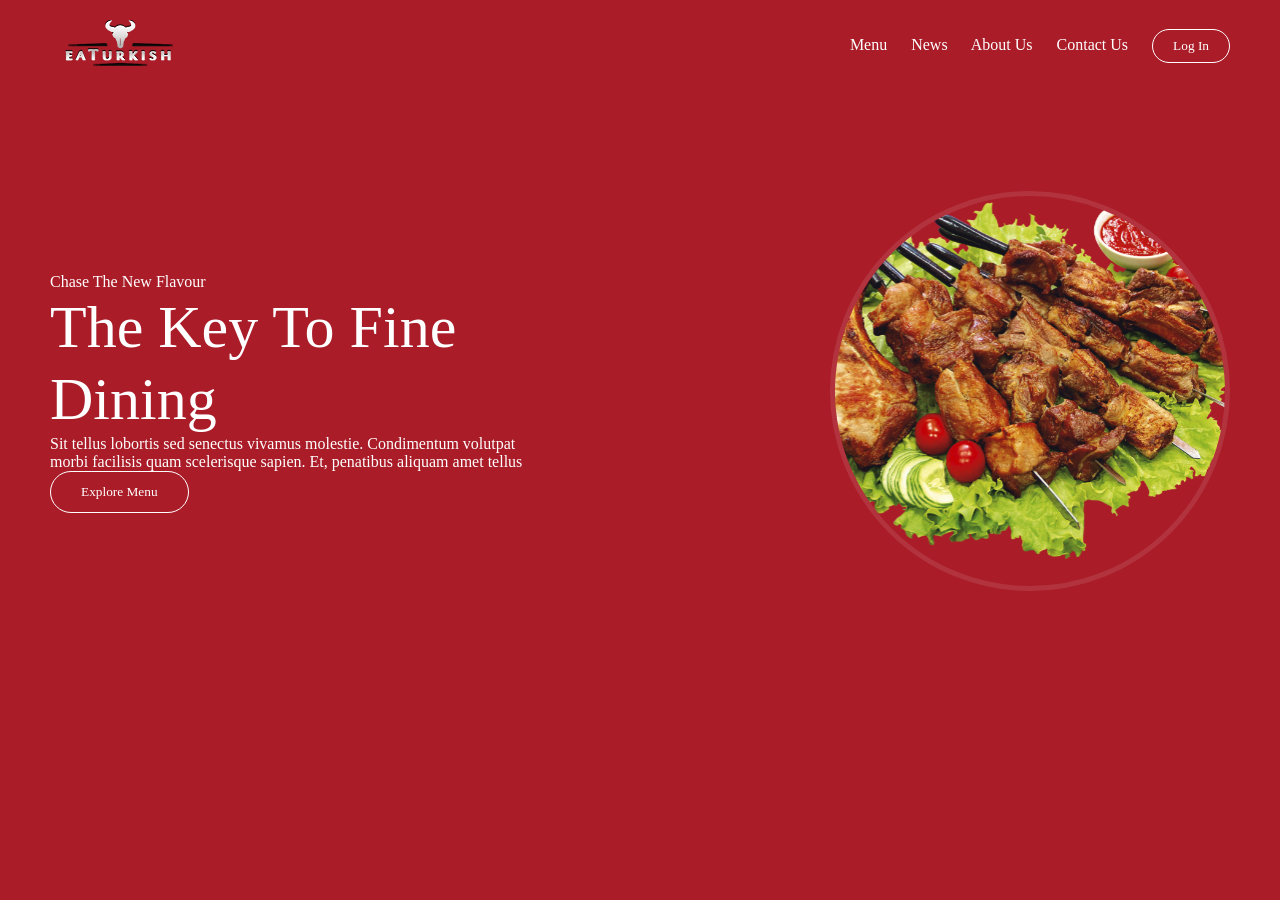
==== index.html @ a0725088 "jasur gey" ====
<!DOCTYPE html>
<html lang="ru">
<head>
    <link rel="stylesheet" href="main.css">
    <link rel="preconnect" href="https://fonts.googleapis.com">
<link rel="preconnect" href="https://fonts.gstatic.com" crossorigin>
<link href="https://fonts.googleapis.com/css2?family=Archivo+Black&family=Bungee&family=Fjalla+One&family=Montenegrin+Gothic+One&display=swap" rel="stylesheet">
</head>
<body>
    <header>
        <div class="logo"><img src="logo.svg" alt="EATURKISH"></div>
        <nav>
            <a href="#">Menu</a>
            <a href="#">News</a>
            <a href="#">About Us</a>
            <a href="#">Contact Us</a>
            <button class="login-btn">Log In</button>
        </nav>
    </header>

    <main class="hero">
        <div class="content">
            <p class="tag">Chase The New Flavour</p>
            <h1>The Key To Fine Dining</h1>
            <p class="description">Sit tellus lobortis sed senectus vivamus molestie. Condimentum volutpat morbi facilisis quam scelerisque sapien. Et, penatibus aliquam amet tellus</p>
            <button class="explore-btn">Explore Menu</button>
        </div>
        <div class="image-container">
            
            <img src="klipartz 2.svg" alt="Fine Dining">
        </div>
    </main>
</body>
</html>
---- main.css ----
* {
    margin: 0;
    padding: 0;
    box-sizing: border-box;
    font-family: "Montenegrin Gothic One", serif;
    font-weight: 400;
    font-style: normal;
    gap: 20px;
}

body {
    margin: 0;
    font-family: sans-serif;
    background-color: #a91c28;
    color: white;
}

header {
    display: flex;
    justify-content: space-between;
    padding: 20px 50px;
    align-items: center;
}

nav a {
    color: white;
    text-decoration: none;
    margin-right: 20px;
}

.login-btn {
    background: transparent;
    border: 1px solid white;
    color: white;
    padding: 8px 20px;
    border-radius: 20px;
    cursor: pointer;
}

.hero {
    display: flex;
    justify-content: space-between;
    align-items: center;
    padding: 50px;
    margin-top: 50px;
}

.content {
    max-width: 500px;
}

h1 {
    font-size: 60px;
    line-height: 1.2;
}

.explore-btn {
    background: transparent;
    border: 1px solid white;
    color: white;
    padding: 12px 30px;
    border-radius: 140px;
    cursor: pointer;
}

.image-container img {
    width: 400px;
    height: 400px;
    border-radius: 50%;
    object-fit: cover;
    border: 5px solid rgba(255, 255, 255, 0.1);
}
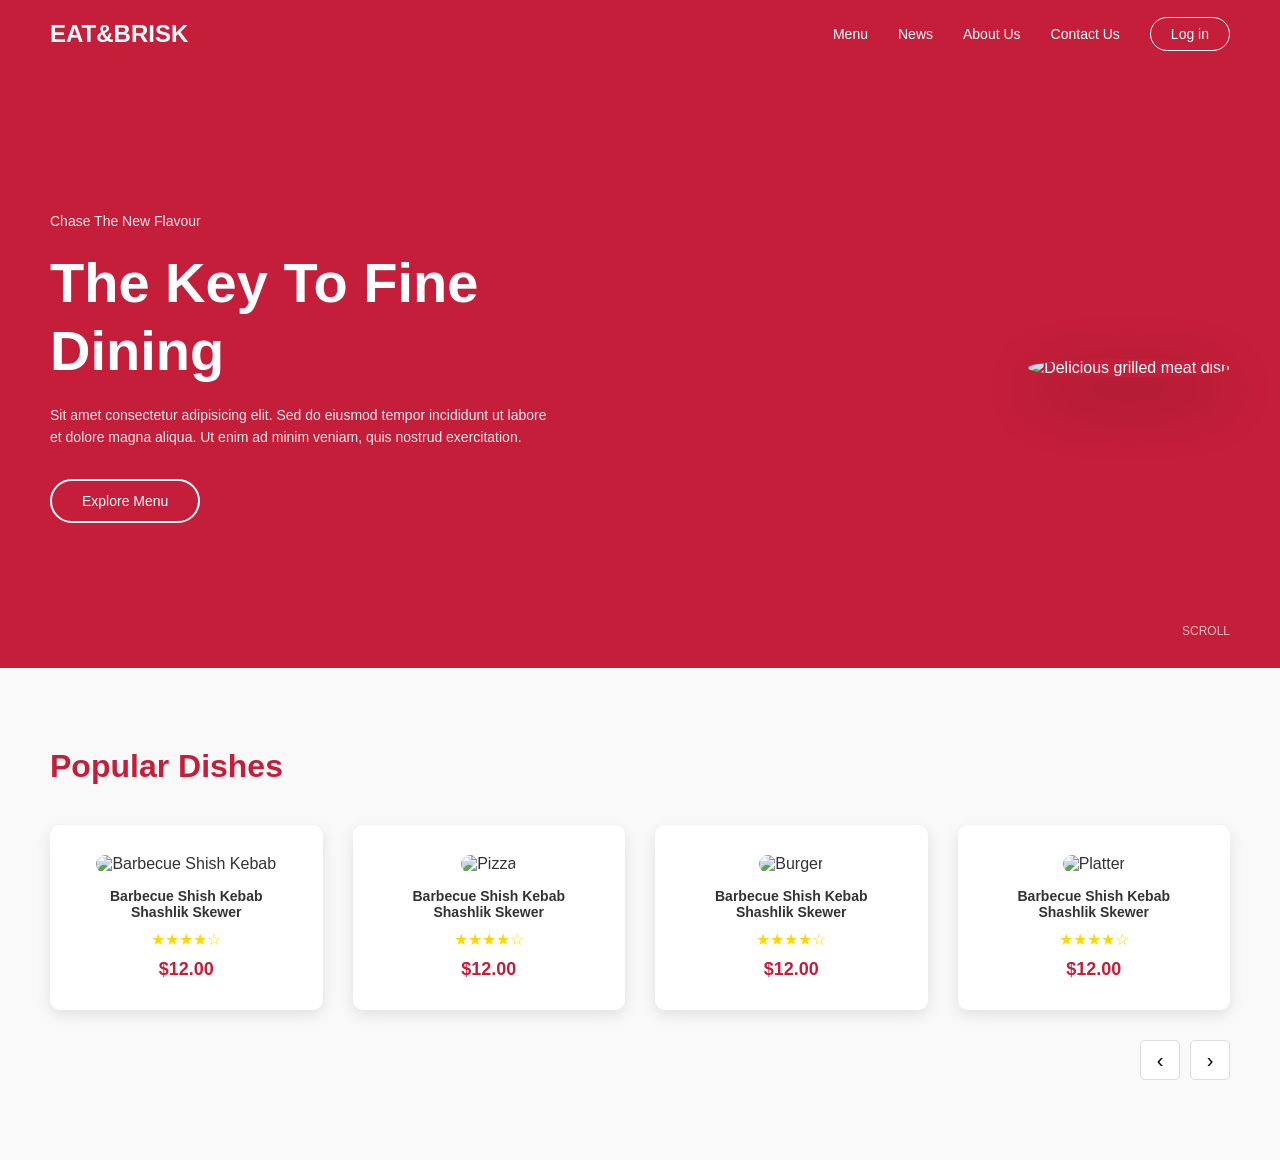
==== commit 8fc02f09: "jsur" ====
--- a/index.html
+++ b/index.html
@@ -1,34 +1,74 @@
 <!DOCTYPE html>
-<html lang="ru">
+<html lang="en">
 <head>
-    <link rel="stylesheet" href="main.css">
-    <link rel="preconnect" href="https://fonts.googleapis.com">
-<link rel="preconnect" href="https://fonts.gstatic.com" crossorigin>
-<link href="https://fonts.googleapis.com/css2?family=Archivo+Black&family=Bungee&family=Fjalla+One&family=Montenegrin+Gothic+One&display=swap" rel="stylesheet">
+    <meta charset="UTF-8">
+    <meta name="viewport" content="width=device-width, initial-scale=1.0">
+    <title>Eat & Brisk - Fine Dining</title>
+    <link rel="stylesheet" href="style.css">
 </head>
 <body>
     <header>
-        <div class="logo"><img src="logo.svg" alt="EATURKISH"></div>
-        <nav>
-            <a href="#">Menu</a>
-            <a href="#">News</a>
-            <a href="#">About Us</a>
-            <a href="#">Contact Us</a>
-            <button class="login-btn">Log In</button>
+        <nav class="navbar">
+            <div class="logo">EAT&BRISK</div>
+            <ul class="nav-menu">
+                <li><a href="#">Menu</a></li>
+                <li><a href="#">News</a></li>
+                <li><a href="#">About Us</a></li>
+                <li><a href="#">Contact Us</a></li>
+                <li><a href="#" class="login-btn">Log in</a></li>
+            </ul>
         </nav>
     </header>
 
-    <main class="hero">
-        <div class="content">
-            <p class="tag">Chase The New Flavour</p>
+    <section class="hero">
+        <div class="hero-content">
+            <p class="tagline">Chase The New Flavour</p>
             <h1>The Key To Fine Dining</h1>
-            <p class="description">Sit tellus lobortis sed senectus vivamus molestie. Condimentum volutpat morbi facilisis quam scelerisque sapien. Et, penatibus aliquam amet tellus</p>
-            <button class="explore-btn">Explore Menu</button>
+            <p class="description">Sit amet consectetur adipisicing elit. Sed do eiusmod tempor incididunt ut labore et dolore magna aliqua. Ut enim ad minim veniam, quis nostrud exercitation.</p>
+            <button class="cta-btn">Explore Menu</button>
         </div>
-        <div class="image-container">
-            
-            <img src="klipartz 2.svg" alt="Fine Dining">
+        <div class="hero-image">
+            <img src="hero-food.jpg" alt="Delicious grilled meat dish">
         </div>
-    </main>
+        <div class="scroll-indicator">
+            <span>SCROLL</span>
+        </div>
+    </section>
+
+    <section class="popular-dishes">
+        <div class="container">
+            <h2>Popular Dishes</h2>
+            <div class="dishes-grid">
+                <div class="dish-card">
+                    <img src="dish1.jpg" alt="Barbecue Shish Kebab">
+                    <h3>Barbecue Shish Kebab Shashlik Skewer</h3>
+                    <div class="rating">★★★★☆</div>
+                    <p class="price">$12.00</p>
+                </div>
+                <div class="dish-card">
+                    <img src="dish2.jpg" alt="Pizza">
+                    <h3>Barbecue Shish Kebab Shashlik Skewer</h3>
+                    <div class="rating">★★★★☆</div>
+                    <p class="price">$12.00</p>
+                </div>
+                <div class="dish-card">
+                    <img src="dish3.jpg" alt="Burger">
+                    <h3>Barbecue Shish Kebab Shashlik Skewer</h3>
+                    <div class="rating">★★★★☆</div>
+                    <p class="price">$12.00</p>
+                </div>
+                <div class="dish-card">
+                    <img src="dish4.jpg" alt="Platter">
+                    <h3>Barbecue Shish Kebab Shashlik Skewer</h3>
+                    <div class="rating">★★★★☆</div>
+                    <p class="price">$12.00</p>
+                </div>
+            </div>
+            <div class="navigation-arrows">
+                <button class="arrow left">‹</button>
+                <button class="arrow right">›</button>
+            </div>
+        </div>
+    </section>
 </body>
 </html>
--- a/style.css
+++ b/style.css
@@ -0,0 +1,207 @@
+* {
+    margin: 0;
+    padding: 0;
+    box-sizing: border-box;
+}
+
+body {
+    font-family: 'Arial', sans-serif;
+    color: #333;
+}
+
+.navbar {
+    display: flex;
+    justify-content: space-between;
+    align-items: center;
+    padding: 20px 50px;
+    background-color: #C41E3A;
+}
+
+.logo {
+    color: white;
+    font-size: 24px;
+    font-weight: bold;
+}
+
+.nav-menu {
+    display: flex;
+    list-style: none;
+    gap: 30px;
+    align-items: center;
+}
+
+.nav-menu a {
+    color: white;
+    text-decoration: none;
+    font-size: 14px;
+}
+
+.login-btn {
+    border: 1px solid white;
+    padding: 8px 20px;
+    border-radius: 20px;
+}
+
+.hero {
+    background-color: #C41E3A;
+    min-height: 600px;
+    display: flex;
+    align-items: center;
+    justify-content: space-between;
+    padding: 80px 50px;
+    position: relative;
+    color: white;
+}
+
+.hero-content {
+    max-width: 500px;
+}
+
+.tagline {
+    font-size: 14px;
+    margin-bottom: 20px;
+    opacity: 0.9;
+}
+
+.hero h1 {
+    font-size: 56px;
+    line-height: 1.2;
+    margin-bottom: 20px;
+}
+
+.description {
+    font-size: 14px;
+    line-height: 1.6;
+    margin-bottom: 30px;
+    opacity: 0.9;
+}
+
+.cta-btn {
+    background-color: transparent;
+    border: 2px solid white;
+    color: white;
+    padding: 12px 30px;
+    border-radius: 25px;
+    cursor: pointer;
+    font-size: 14px;
+    transition: all 0.3s;
+}
+
+.cta-btn:hover {
+    background-color: white;
+    color: #C41E3A;
+}
+
+.hero-image img {
+    max-width: 500px;
+    border-radius: 50%;
+    box-shadow: 0 20px 60px rgba(0,0,0,0.3);
+}
+
+.scroll-indicator {
+    position: absolute;
+    bottom: 30px;
+    right: 50px;
+    font-size: 12px;
+    opacity: 0.7;
+}
+
+.popular-dishes {
+    padding: 80px 50px;
+    background-color: #f9f9f9;
+}
+
+.container {
+    max-width: 1200px;
+    margin: 0 auto;
+}
+
+.popular-dishes h2 {
+    font-size: 32px;
+    margin-bottom: 40px;
+    color: #C41E3A;
+}
+
+.dishes-grid {
+    display: grid;
+    grid-template-columns: repeat(4, 1fr);
+    gap: 30px;
+}
+
+.dish-card {
+    background: white;
+    padding: 30px;
+    border-radius: 10px;
+    text-align: center;
+    box-shadow: 0 5px 15px rgba(0,0,0,0.1);
+    transition: transform 0.3s;
+}
+
+.dish-card:hover {
+    transform: translateY(-5px);
+}
+
+.dish-card img {
+    width: 100%;
+    height: 150px;
+    object-fit: cover;
+    border-radius: 10px;
+    margin-bottom: 15px;
+}
+
+.dish-card h3 {
+    font-size: 14px;
+    margin-bottom: 10px;
+    color: #333;
+}
+
+.rating {
+    color: #FFD700;
+    margin-bottom: 10px;
+    font-size: 16px;
+}
+
+.price {
+    color: #C41E3A;
+    font-size: 18px;
+    font-weight: bold;
+}
+
+.navigation-arrows {
+    display: flex;
+    justify-content: flex-end;
+    gap: 10px;
+    margin-top: 30px;
+}
+
+.arrow {
+    background: white;
+    border: 1px solid #ddd;
+    width: 40px;
+    height: 40px;
+    border-radius: 5px;
+    cursor: pointer;
+    font-size: 20px;
+    transition: all 0.3s;
+}
+
+.arrow:hover {
+    background: #C41E3A;
+    color: white;
+    border-color: #C41E3A;
+}
+
+@media (max-width: 768px) {
+    .hero {
+        flex-direction: column;
+        text-align: center;
+    }
+    
+    .hero h1 {
+        font-size: 36px;
+    }
+    
+    .dishes-grid {
+        grid-template-columns: repeat(2, 1fr);
+    }
+}
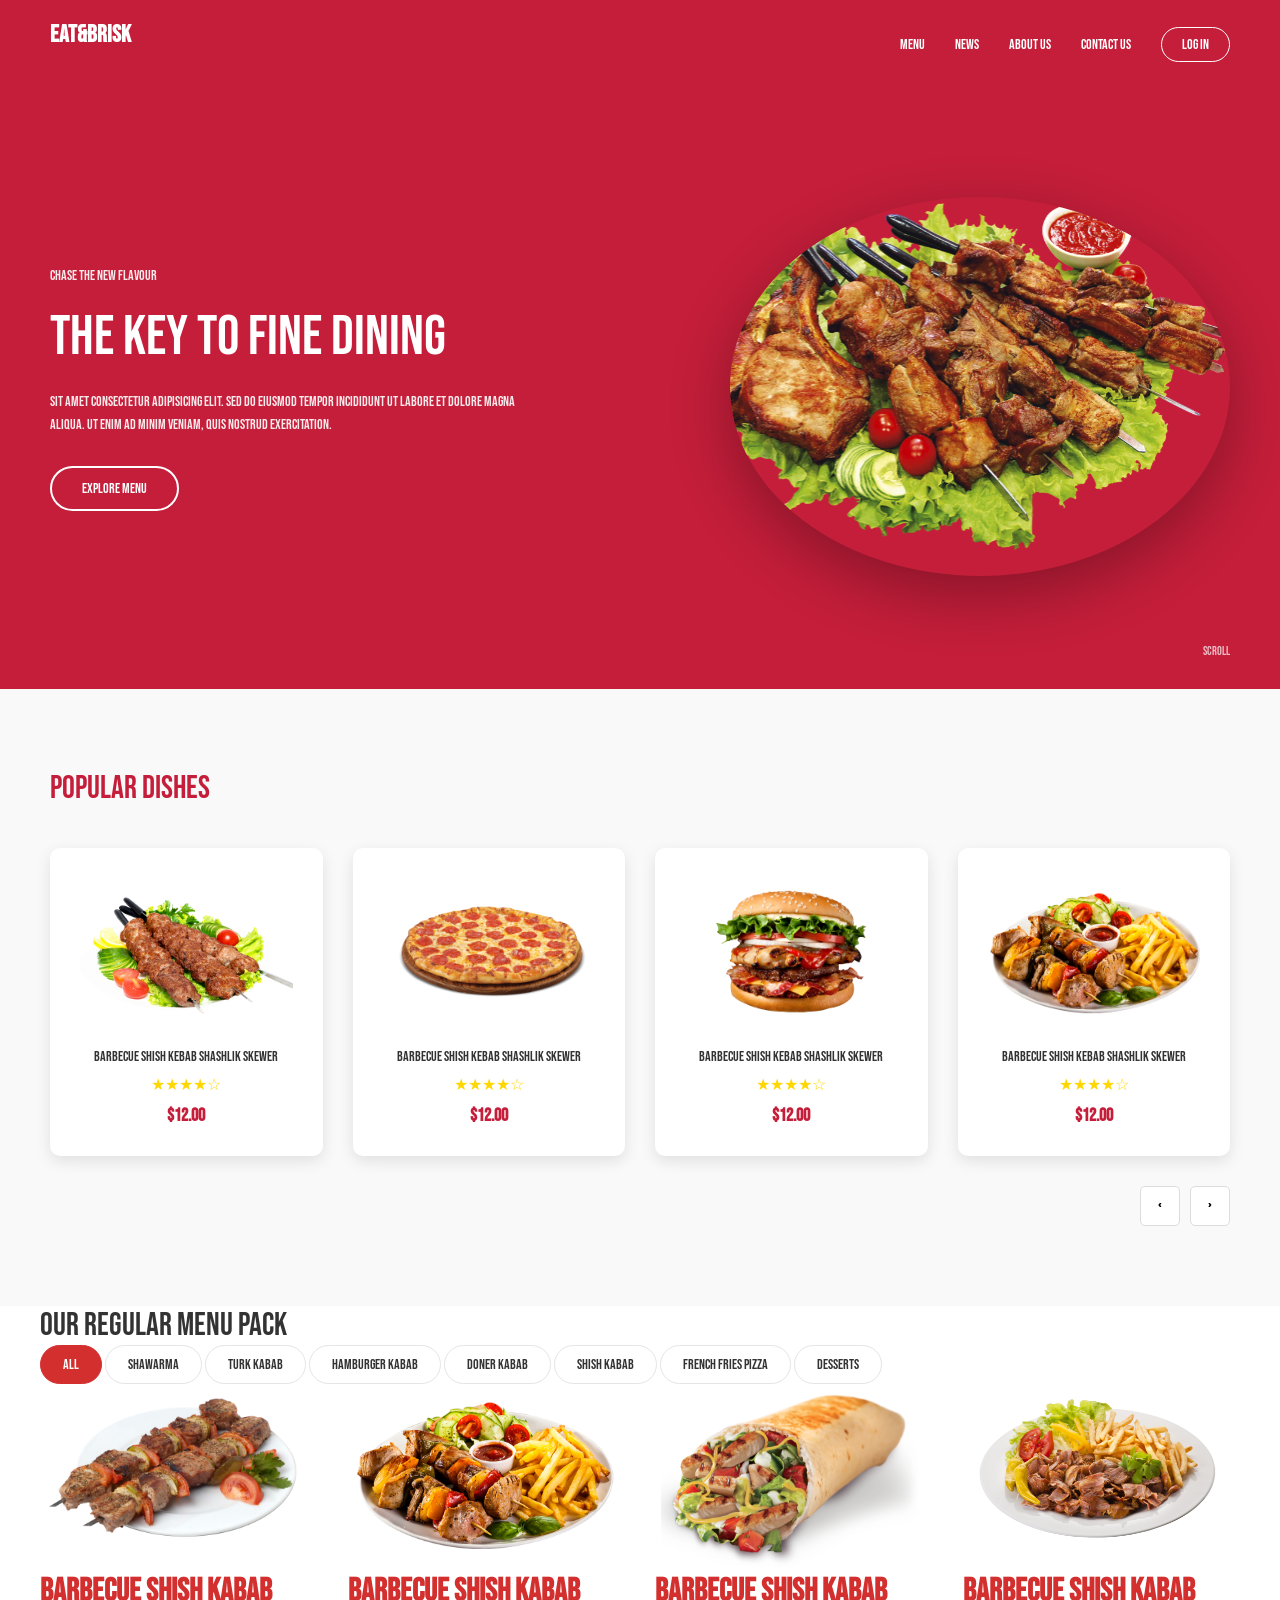
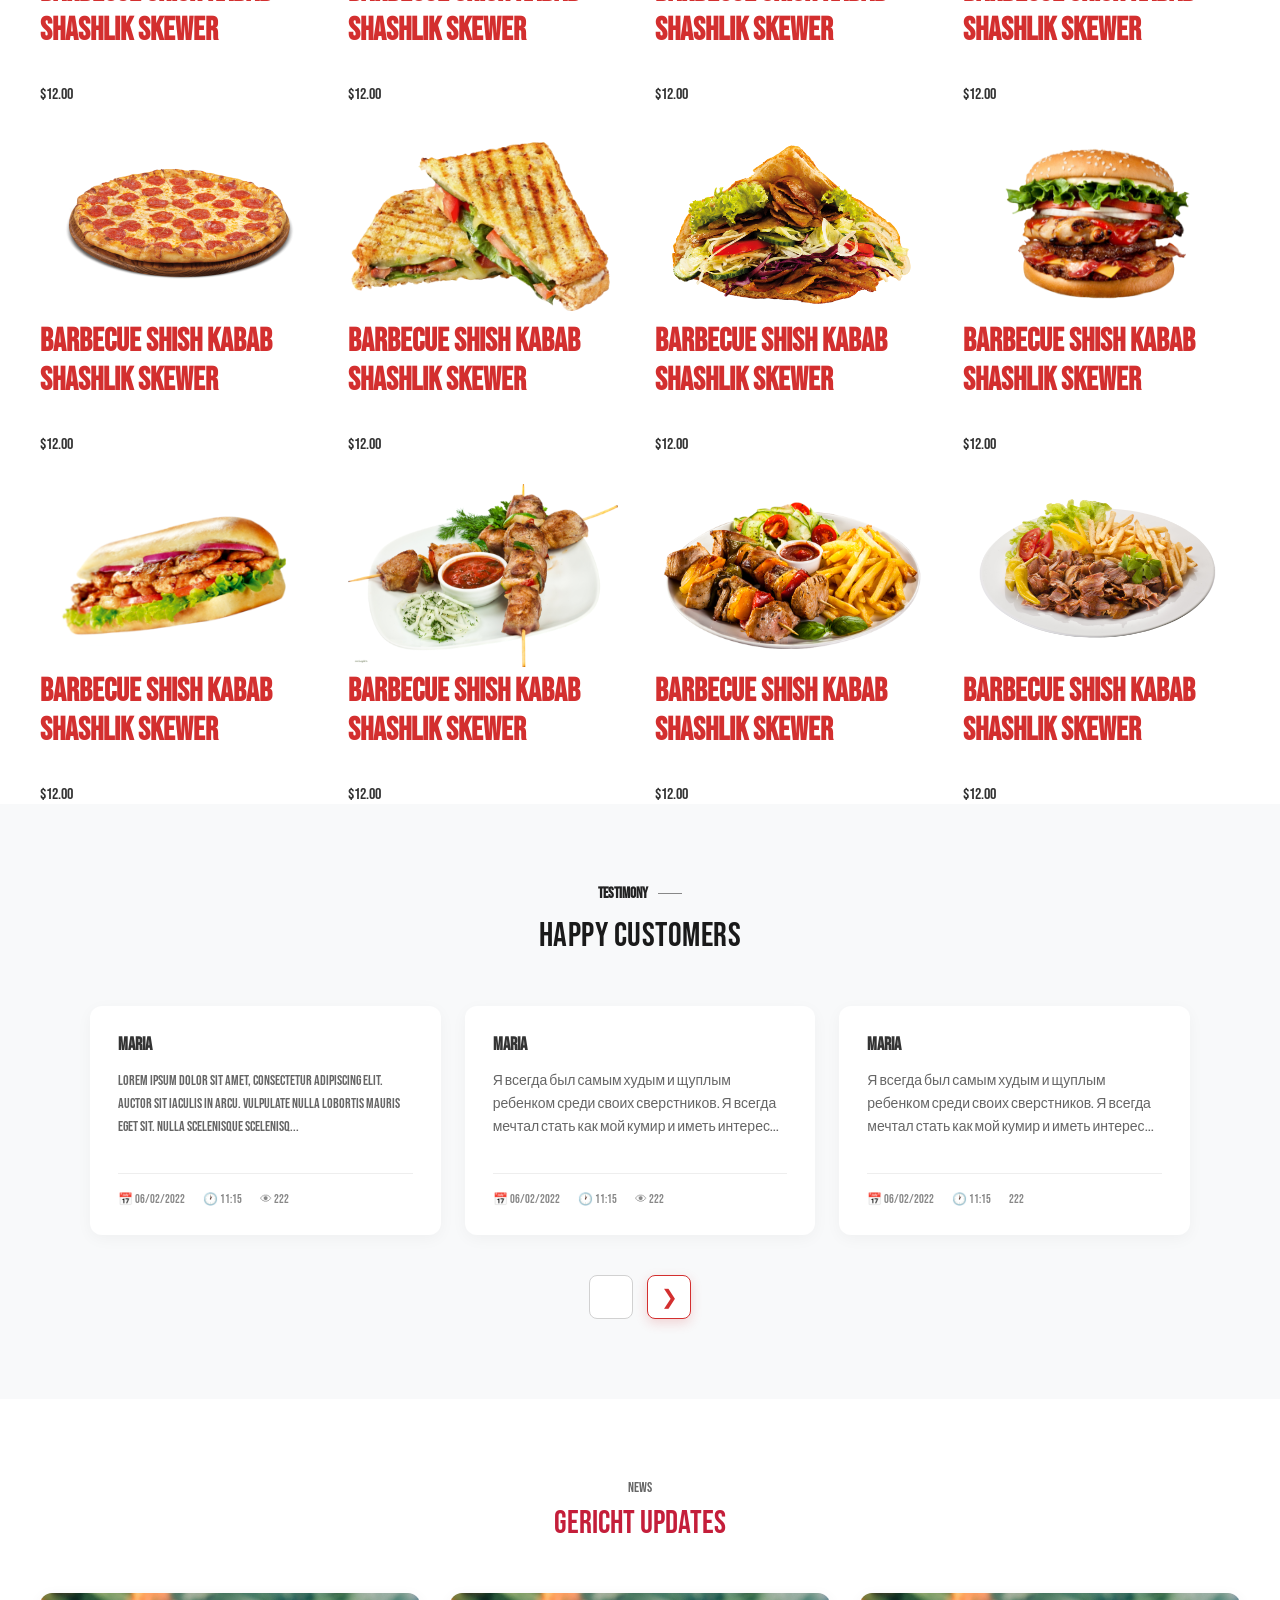
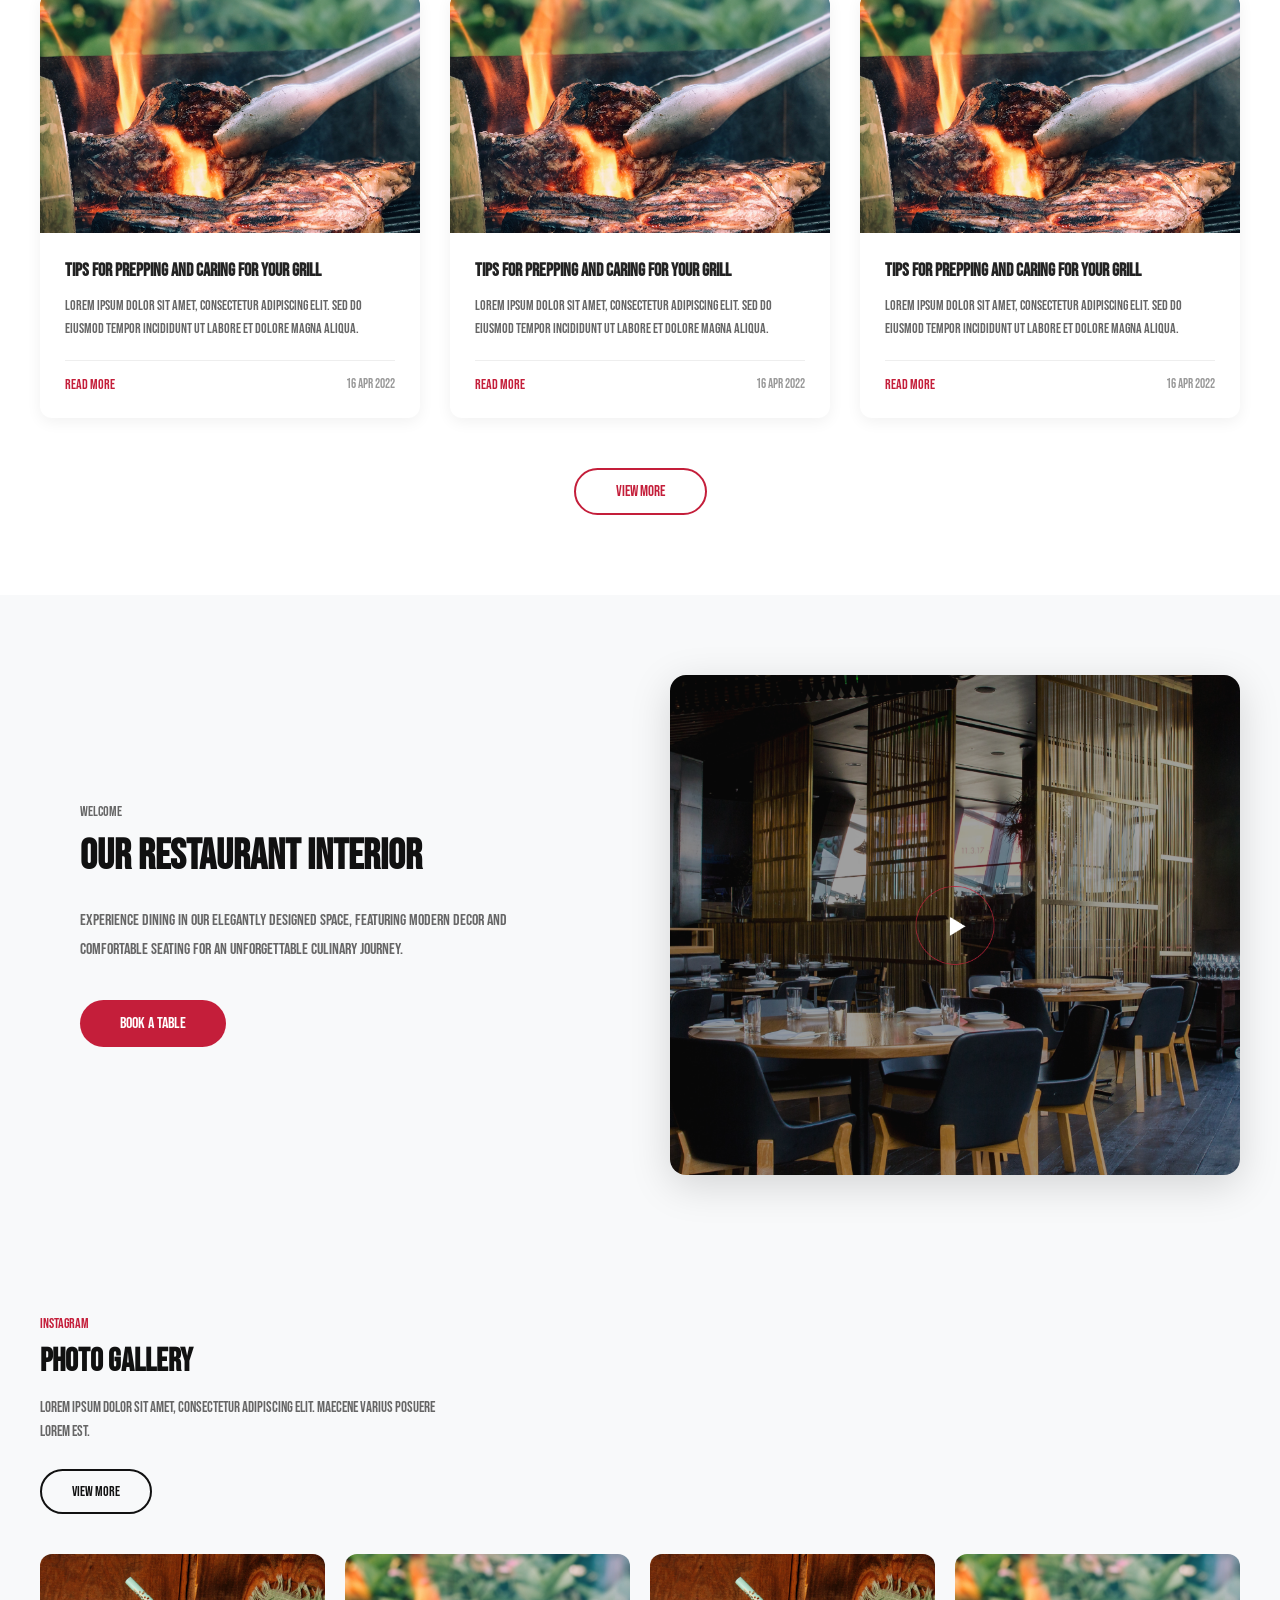
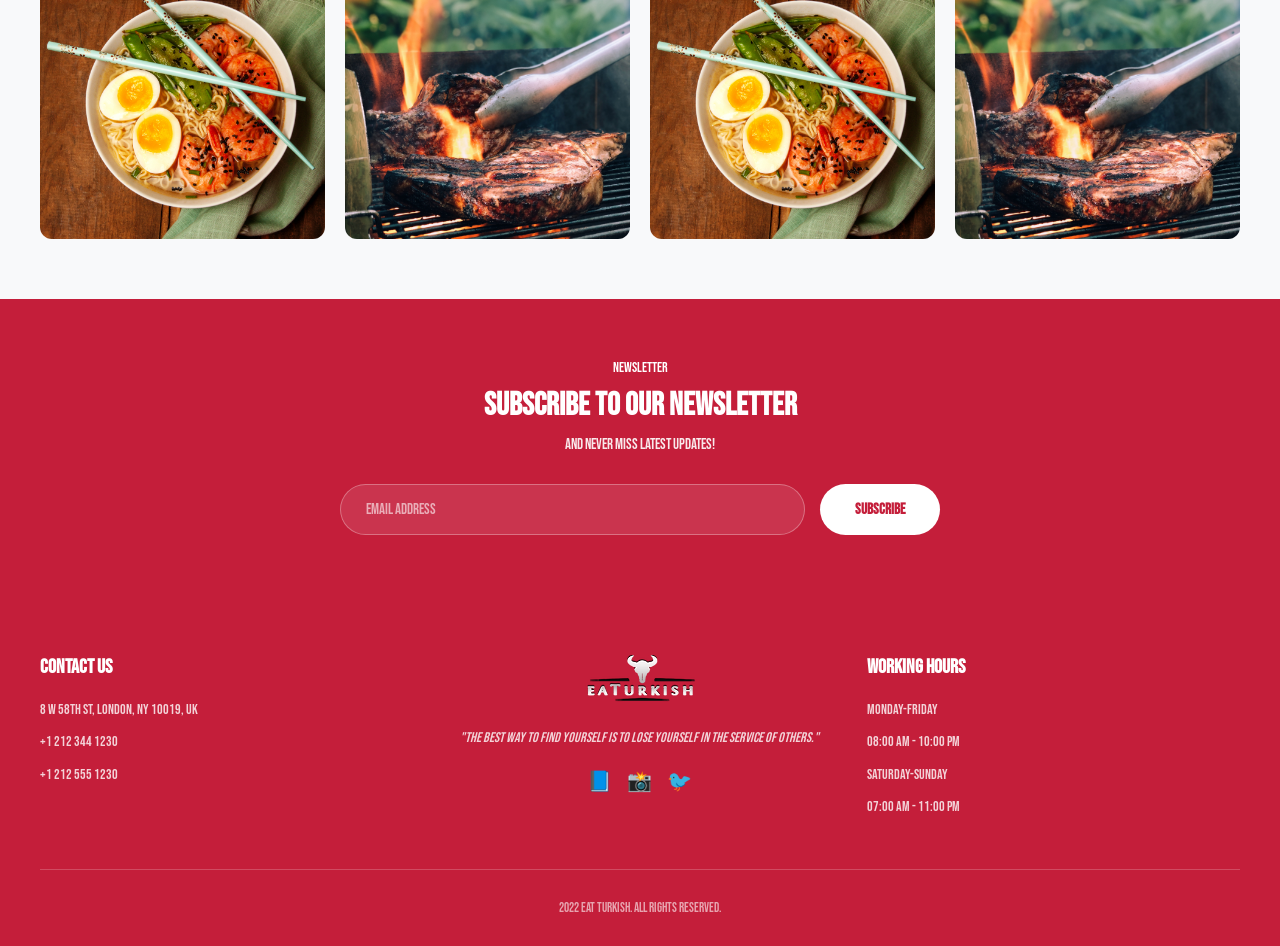
==== commit 823223e2: "jasik" ====
--- a/index.html
+++ b/index.html
@@ -5,6 +5,9 @@
     <meta name="viewport" content="width=device-width, initial-scale=1.0">
     <title>Eat & Brisk - Fine Dining</title>
     <link rel="stylesheet" href="style.css">
+    <link rel="preconnect" href="https://fonts.googleapis.com">
+<link rel="preconnect" href="https://fonts.gstatic.com" crossorigin>
+<link href="https://fonts.googleapis.com/css2?family=Archivo+Black&family=Bebas+Neue&family=Bungee&family=Fjalla+One&family=Montenegrin+Gothic+One&display=swap" rel="stylesheet">
 </head>
 <body>
     <header>
@@ -28,7 +31,7 @@
             <button class="cta-btn">Explore Menu</button>
         </div>
         <div class="hero-image">
-            <img src="hero-food.jpg" alt="Delicious grilled meat dish">
+            <img src="./img/klipartz 2.svg" alt="Delicious grilled meat dish">
         </div>
         <div class="scroll-indicator">
             <span>SCROLL</span>
@@ -40,25 +43,25 @@
             <h2>Popular Dishes</h2>
             <div class="dishes-grid">
                 <div class="dish-card">
-                    <img src="dish1.jpg" alt="Barbecue Shish Kebab">
+                    <img src="./img/klipartz 1.svg" alt="Barbecue Shish Kebab">
                     <h3>Barbecue Shish Kebab Shashlik Skewer</h3>
                     <div class="rating">★★★★☆</div>
                     <p class="price">$12.00</p>
                 </div>
                 <div class="dish-card">
-                    <img src="dish2.jpg" alt="Pizza">
+                    <img src="./img/klipartz 1 (1).svg" alt="Pizza">
                     <h3>Barbecue Shish Kebab Shashlik Skewer</h3>
                     <div class="rating">★★★★☆</div>
                     <p class="price">$12.00</p>
                 </div>
                 <div class="dish-card">
-                    <img src="dish3.jpg" alt="Burger">
+                    <img src="./img/klipartz 1 (2).svg" alt="Burger">
                     <h3>Barbecue Shish Kebab Shashlik Skewer</h3>
                     <div class="rating">★★★★☆</div>
                     <p class="price">$12.00</p>
                 </div>
                 <div class="dish-card">
-                    <img src="dish4.jpg" alt="Platter">
+                    <img src="./img/klipartz 1 (3).svg" alt="Platter">
                     <h3>Barbecue Shish Kebab Shashlik Skewer</h3>
                     <div class="rating">★★★★☆</div>
                     <p class="price">$12.00</p>
@@ -70,5 +73,286 @@
             </div>
         </div>
     </section>
+
+    <div class="container">
+        <h1 class="page-title">Our Regular Menu Pack</h1>
+        
+        <div class="filter-buttons">
+            <button class="filter-btn active">All</button>
+            <button class="filter-btn">Shawarma</button>
+            <button class="filter-btn">Turk kabab</button>
+            <button class="filter-btn">Hamburger Kabab</button>
+            <button class="filter-btn">Doner Kabab</button>
+            <button class="filter-btn">Shish Kabab</button>
+            <button class="filter-btn">French Fries Pizza</button>
+            <button class="filter-btn">Desserts</button>
+        </div>
+
+        <div class="menu-grid">
+            <div class="menu-item">
+                <img src="./img/kebab.svg" alt="Food" class="menu-image">
+                <h3 class="menu-title">Barbecue Shish kabab Shashlik Skewer</h3>
+                <p class="menu-price">$12.00</p>
+            </div>
+
+            <div class="menu-item">
+                <img src="./img/kebab i fri.svg" alt="Food" class="menu-image">
+                <h3 class="menu-title">Barbecue Shish kabab Shashlik Skewer</h3>
+                <p class="menu-price">$12.00</p>
+            </div>
+
+            <div class="menu-item">
+                <img src="./img/shawarma.svg" alt="Food" class="menu-image">
+                <h3 class="menu-title">Barbecue Shish kabab Shashlik Skewer</h3>
+                <p class="menu-price">$12.00</p>
+            </div>
+
+            <div class="menu-item">
+                <img src="./img/mяsko.svg" alt="Food" class="menu-image">
+                <h3 class="menu-title">Barbecue Shish kabab Shashlik Skewer</h3>
+                <p class="menu-price">$12.00</p>
+            </div>
+
+            <div class="menu-item">
+                <img src="./img/klipartz 1 (1).svg" alt="Food" class="menu-image">
+                <h3 class="menu-title">Barbecue Shish kabab Shashlik Skewer</h3>
+                <p class="menu-price">$12.00</p>
+            </div>
+
+            <div class="menu-item">
+                <img src="./img/sandwich.svg" alt="Food" class="menu-image">
+                <h3 class="menu-title">Barbecue Shish kabab Shashlik Skewer</h3>
+                <p class="menu-price">$12.00</p>
+            </div>
+
+            <div class="menu-item">
+                <img src="./img/kebabe.svg" alt="Food" class="menu-image">
+                <h3 class="menu-title">Barbecue Shish kabab Shashlik Skewer</h3>
+                <p class="menu-price">$12.00</p>
+            </div>
+
+            <div class="menu-item">
+                <img src="./img/buger.svg" alt="Food" class="menu-image">
+                <h3 class="menu-title">Barbecue Shish kabab Shashlik Skewer</h3>
+                <p class="menu-price">$12.00</p>
+            </div>
+
+            <div class="menu-item">
+                <img src="./img/hot-dog.svg" alt="Food" class="menu-image">
+                <h3 class="menu-title">Barbecue Shish kabab Shashlik Skewer</h3>
+                <p class="menu-price">$12.00</p>
+            </div>
+
+            <div class="menu-item">
+                <img src="./img/kebab s sousom.svg" alt="Food" class="menu-image">
+                <h3 class="menu-title">Barbecue Shish kabab Shashlik Skewer</h3>
+                <p class="menu-price">$12.00</p>
+            </div>
+
+            <div class="menu-item">
+                <img src="./img/kebab i fri.svg" alt="Food" class="menu-image">
+                <h3 class="menu-title">Barbecue Shish kabab Shashlik Skewer</h3>
+                <p class="menu-price">$12.00</p>
+            </div>
+
+            <div class="menu-item">
+                <img src="./img/mяsko.svg" alt="Food" class="menu-image">
+                <h3 class="menu-title">Barbecue Shish kabab Shashlik Skewer</h3>
+                <p class="menu-price">$12.00</p>
+            </div>
+        </div>
+    </div>
+
+    <section class="testimony-section">
+    <div class="testimony-wrapper">
+        <div class="testimony-subtitle">Testimony</div>
+        <h2 class="testimony-title">Happy Customers</h2>
+        
+        <div class="testimony-grid">
+            <div class="testimony-card">
+                <h3 class="testimony-card-author">Maria</h3>
+                <p class="testimony-card-text">Lorem ipsum dolor sit amet, consectetur adipiscing elit. auctor sit iaculis in arcu. Vulpulate nulla lobortis mauris eget sit. Nulla scelenisque scelenisq...</p>
+                <div class="testimony-card-meta">
+                    <span>📅 06/02/2022</span>
+                    <span>🕐 11:15</span>
+                    <span>👁 222</span>
+                </div>
+            </div>
+            
+            <div class="testimony-card">
+                <h3 class="testimony-card-author">Maria</h3>
+                <p class="testimony-card-text">Я всегда был самым худым и щуплым ребенком среди своих сверстников. Я всегда мечтал стать как мой кумир и иметь интерес...</p>
+                <div class="testimony-card-meta">
+                    <span>📅 06/02/2022</span>
+                    <span>🕐 11:15</span>
+                    <span>👁 222</span>
+                </div>
+            </div>
+            
+            <div class="testimony-card">
+                <h3 class="testimony-card-author">Maria</h3>
+                <p class="testimony-card-text">Я всегда был самым худым и щуплым ребенком среди своих сверстников. Я всегда мечтал стать как мой кумир и иметь интерес...</p>
+                <div class="testimony-card-meta">
+                    <span>📅 06/02/2022</span>
+                    <span>🕐 11:15</span>
+                    <span> 222</span>
+                </div>
+            </div>
+        </div>
+        
+        <div class="testimony-controls">
+            <button class="testimony-btn"></button>
+            <button class="testimony-btn testimony-btn--active">❯</button>
+        </div>
+    </div>
+</section>
+
+<section class="news-section">
+    <div class="news-container">
+        <div class="news-header">
+            <span class="news-subtitle">News</span>
+            <h2 class="news-title">Gericht Updates</h2>
+        </div>
+        
+        <div class="news-grid">
+            <article class="news-card">
+                <div class="news-card-image">
+                    <img src="./img/8c4d58fb016fda9cb21d9377697b1e089f3c59d7.jpg" alt="Grilling">
+                </div>
+                <div class="news-card-content">
+                    <h3 class="news-card-title">Tips For Prepping And Caring For Your Grill</h3>
+                    <p class="news-card-text">Lorem ipsum dolor sit amet, consectetur adipiscing elit. Sed do eiusmod tempor incididunt ut labore et dolore magna aliqua.</p>
+                    <div class="news-card-footer">
+                        <a href="#" class="read-more">Read More</a>
+                        <span class="news-date">16 Apr 2022</span>
+                    </div>
+                </div>
+            </article>
+
+            <article class="news-card">
+                <div class="news-card-image">
+                    <img src="./img/8c4d58fb016fda9cb21d9377697b1e089f3c59d7.jpg" alt="Grilling">
+                </div>
+                <div class="news-card-content">
+                    <h3 class="news-card-title">Tips For Prepping And Caring For Your Grill</h3>
+                    <p class="news-card-text">Lorem ipsum dolor sit amet, consectetur adipiscing elit. Sed do eiusmod tempor incididunt ut labore et dolore magna aliqua.</p>
+                    <div class="news-card-footer">
+                        <a href="#" class="read-more">Read More</a>
+                        <span class="news-date">16 Apr 2022</span>
+                    </div>
+                </div>
+            </article>
+
+            <article class="news-card">
+                <div class="news-card-image">
+                    <img src="./img/8c4d58fb016fda9cb21d9377697b1e089f3c59d7.jpg" alt="Grilling">
+                </div>
+                <div class="news-card-content">
+                    <h3 class="news-card-title">Tips For Prepping And Caring For Your Grill</h3>
+                    <p class="news-card-text">Lorem ipsum dolor sit amet, consectetur adipiscing elit. Sed do eiusmod tempor incididunt ut labore et dolore magna aliqua.</p>
+                    <div class="news-card-footer">
+                        <a href="#" class="read-more">Read More</a>
+                        <span class="news-date">16 Apr 2022</span>
+                    </div>
+                </div>
+            </article>
+        </div>
+        
+        <div class="view-more-wrapper">
+            <button class="view-more-button">View More</button>
+        </div>
+    </div>
+</section>
+
+<section class="restaurant-section">
+    <div class="restaurant-container">
+        <div class="restaurant-content">
+            <span class="restaurant-subtitle">Welcome</span>
+            <h2 class="restaurant-title">Our Restaurant Interior</h2>
+            <p class="restaurant-text">Experience dining in our elegantly designed space, featuring modern decor and comfortable seating for an unforgettable culinary journey.</p>
+            <button class="restaurant-btn">Book a Table</button>
+        </div>
+        <div class="restaurant-image-wrapper">
+            <img src="./img/Video.png" alt="Restaurant Interior" class="restaurant-image">
+        </div>
+    </div>
+</section>
+
+<section class="footer-section">
+    <div class="instagram-section">
+        <div class="container">
+            <div class="instagram-content">
+                <span class="instagram-label">Instagram</span>
+                <h3 class="instagram-title">Photo Gallery</h3>
+                <p class="instagram-text">Lorem ipsum dolor sit amet, consectetur adipiscing elit. Maecene varius posuere lorem est.</p>
+                <button class="view-more-btn">View More</button>
+            </div>
+            <div class="instagram-grid">
+                <div class="instagram-item">
+                    <img src="./img/7657e3e1c7b04c743ab8a84c4d86d39abc947dc7.jpg" alt="Food">
+                </div>
+                <div class="instagram-item">
+                    <img src="./img/8c4d58fb016fda9cb21d9377697b1e089f3c59d7.jpg" alt="Food">
+                    <div class="instagram-icon">📷</div>
+                </div>
+                <div class="instagram-item">
+                    <img src="./img/7657e3e1c7b04c743ab8a84c4d86d39abc947dc7.jpg" alt="Food">
+                </div>
+                <div class="instagram-item">
+                    <img src="./img/8c4d58fb016fda9cb21d9377697b1e089f3c59d7.jpg" alt="Food">
+                </div>
+            </div>
+        </div>
+    </div>
+
+    <div class="newsletter-section">
+        <div class="container">
+            <div class="newsletter-content">
+                <span class="newsletter-label">Newsletter</span>
+                <h3 class="newsletter-title">Subscribe To Our Newsletter</h3>
+                <p class="newsletter-text">And never miss latest updates!</p>
+                <form class="newsletter-form">
+                    <input type="email" placeholder="Email Address" class="email-input">
+                    <button type="submit" class="subscribe-btn">Subscribe</button>
+                </form>
+            </div>
+        </div>
+    </div>
+
+    <footer class="footer">
+        <div class="container">
+            <div class="footer-grid">
+                <div class="footer-contact">
+                    <h4>Contact Us</h4>
+                    <p>8 W 58th St, London, NY 10019, UK</p>
+                    <p>+1 212 344 1230</p>
+                    <p>+1 212 555 1230</p>
+                </div>
+                
+                <div class="footer-logo">
+                    <img src="./img/42a1cf3bc9301a6ed843a451e527fe000dda036b.png" alt="EATURKISH" class="logo">
+                    <p class="footer-tagline">"The best way to find yourself is to lose yourself in the service of others."</p>
+                    <div class="social-links">
+                        <a href="#">📘</a>
+                        <a href="#">📸</a>
+                        <a href="#">🐦</a>
+                    </div>
+                </div>
+                
+                <div class="footer-hours">
+                    <h4>Working Hours</h4>
+                    <p><strong>Monday-Friday</strong></p>
+                    <p>08:00 am - 10:00 pm</p>
+                    <p><strong>Saturday-Sunday</strong></p>
+                    <p>07:00 am - 11:00 pm</p>
+                </div>
+            </div>
+            
+            <div class="footer-bottom">
+                <p>2022 Eat Turkish. All Rights reserved.</p>
+            </div>
+        </div>
+    </footer>
+</section>
 </body>
 </html>
--- a/style.css
+++ b/style.css
@@ -2,6 +2,9 @@
     margin: 0;
     padding: 0;
     box-sizing: border-box;
+    font-family: "Bebas Neue", sans-serif;
+    font-weight: 400;
+    font-style: normal;
 }
 
 body {
@@ -95,7 +98,7 @@
 .hero-image img {
     max-width: 500px;
     border-radius: 50%;
-    box-shadow: 0 20px 60px rgba(0,0,0,0.3);
+    box-shadow: 0 20px 60px rgba(0, 0, 0, 0.3);
 }
 
 .scroll-indicator {
@@ -133,7 +136,7 @@
     padding: 30px;
     border-radius: 10px;
     text-align: center;
-    box-shadow: 0 5px 15px rgba(0,0,0,0.1);
+    box-shadow: 0 5px 15px rgba(0, 0, 0, 0.1);
     transition: transform 0.3s;
 }
 
@@ -191,17 +194,777 @@
     border-color: #C41E3A;
 }
 
+.menu-section {
+    max-width: 1200px;
+    margin: 0 auto;
+    padding: 60px 20px;
+    text-align: center;
+}
+
+.menu-title {
+    font-size: 32px;
+    font-weight: 700;
+    color: #d32f2f;
+    margin-bottom: 35px;
+}
+
+.filter-group {
+    display: flex;
+    flex-wrap: wrap;
+    justify-content: center;
+    gap: 12px;
+    margin-bottom: 45px;
+}
+
+.filter-btn {
+    padding: 10px 22px;
+    border: 1px solid #e5e5e5;
+    background: #ffffff;
+    border-radius: 25px;
+    font-size: 14px;
+    font-weight: 500;
+    color: #333333;
+    cursor: pointer;
+    transition: all 0.3s ease;
+}
+
+.filter-btn:hover {
+    border-color: #d32f2f;
+    color: #d32f2f;
+}
+
+.filter-btn.active {
+    background: #d32f2f;
+    color: #ffffff;
+    border-color: #d32f2f;
+}
+
+.menu-grid {
+    display: grid;
+    grid-template-columns: repeat(4, 1fr);
+    gap: 30px;
+}
+
+.menu-card {
+    background: #ffffff;
+    border-radius: 16px;
+    padding: 25px 20px;
+    box-shadow: 0 5px 20px rgba(0, 0, 0, 0.06);
+    transition: transform 0.3s ease, box-shadow 0.3s ease;
+}
+
+.menu-card:hover {
+    transform: translateY(-6px);
+    box-shadow: 0 10px 30px rgba(0, 0, 0, 0.1);
+}
+
+.menu-card-img {
+    width: 100%;
+    height: 170px;
+    object-fit: cover;
+    border-radius: 12px;
+    margin-bottom: 18px;
+}
+
+.menu-card-title {
+    font-size: 15px;
+    font-weight: 600;
+    color: #333333;
+    line-height: 1.4;
+    margin-bottom: 12px;
+}
+
+.menu-card-price {
+    font-size: 18px;
+    font-weight: 700;
+    color: #d32f2f;
+}
+
+@media (max-width: 1024px) {
+    .menu-grid {
+        grid-template-columns: repeat(3, 1fr);
+    }
+}
+
 @media (max-width: 768px) {
-    .hero {
+    .menu-grid {
+        grid-template-columns: repeat(2, 1fr);
+    }
+    .menu-title {
+        font-size: 26px;
+    }
+}
+
+@media (max-width: 480px) {
+    .menu-grid {
+        grid-template-columns: 1fr;
+    }
+}
+
+.testimony-section {
+    padding: 80px 20px;
+    background-color: #f8f9fa;
+    font-family: system-ui, -apple-system, sans-serif;
+}
+
+.testimony-wrapper {
+    max-width: 1100px;
+    margin: 0 auto;
+    text-align: center;
+}
+
+.testimony-subtitle {
+    display: inline-flex;
+    align-items: center;
+    gap: 10px;
+    font-size: 15px;
+    font-weight: 600;
+    color: #222;
+    margin-bottom: 12px;
+}
+
+.testimony-subtitle::after {
+    content: '';
+    display: inline-block;
+    width: 24px;
+    height: 1px;
+    background-color: #888;
+}
+
+.testimony-title {
+    font-size: 34px;
+    font-weight: 500;
+    color: #1a1a1a;
+    margin: 0 0 50px;
+    letter-spacing: 0.5px;
+}
+
+.testimony-grid {
+    display: grid;
+    grid-template-columns: repeat(3, 1fr);
+    gap: 24px;
+    margin-bottom: 40px;
+}
+
+.testimony-card {
+    background: #fff;
+    padding: 28px;
+    border-radius: 12px;
+    box-shadow: 0 4px 16px rgba(0, 0, 0, 0.04);
+    text-align: left;
+    transition: transform 0.25s ease, box-shadow 0.25s ease;
+}
+
+.testimony-card:hover {
+    transform: translateY(-6px);
+    box-shadow: 0 8px 24px rgba(0, 0, 0, 0.08);
+}
+
+.testimony-card-author {
+    font-size: 18px;
+    font-weight: 600;
+    color: #333;
+    margin: 0 0 14px;
+}
+
+.testimony-card-text {
+    font-size: 14px;
+    line-height: 1.65;
+    color: #666;
+    margin: 0 0 24px;
+    min-height: 80px;
+}
+
+.testimony-card-meta {
+    display: flex;
+    align-items: center;
+    gap: 18px;
+    font-size: 12px;
+    color: #888;
+    border-top: 1px solid #eee;
+    padding-top: 18px;
+}
+
+.testimony-card-meta span {
+    display: inline-flex;
+    align-items: center;
+    gap: 5px;
+}
+
+.testimony-controls {
+    display: flex;
+    justify-content: center;
+    gap: 14px;
+}
+
+.testimony-btn {
+    width: 44px;
+    height: 44px;
+    border: 1px solid #d1d1d1;
+    background: #fff;
+    border-radius: 8px;
+    cursor: pointer;
+    font-size: 20px;
+    color: #555;
+    display: flex;
+    align-items: center;
+    justify-content: center;
+    transition: all 0.2s ease;
+}
+
+.testimony-btn:hover {
+    border-color: #d32f2f;
+    color: #d32f2f;
+}
+
+.testimony-btn--active {
+    border-color: #d32f2f;
+    color: #d32f2f;
+    box-shadow: 0 4px 12px rgba(211, 47, 47, 0.18);
+}
+
+@media (max-width: 960px) {
+    .testimony-grid {
+        grid-template-columns: repeat(2, 1fr);
+    }
+}
+
+@media (max-width: 640px) {
+    .testimony-grid {
+        grid-template-columns: 1fr;
+    }
+    .testimony-title {
+        font-size: 28px;
+    }
+}
+
+.news-section {
+    padding: 80px 20px;
+    background-color: #fff;
+    font-family: 'Segoe UI', Tahoma, Geneva, Verdana, sans-serif;
+}
+
+.news-container {
+    max-width: 1200px;
+    margin: 0 auto;
+}
+
+.news-header {
+    text-align: center;
+    margin-bottom: 50px;
+}
+
+.news-subtitle {
+    display: block;
+    font-size: 14px;
+    color: #666;
+    margin-bottom: 8px;
+    font-weight: 400;
+}
+
+.news-title {
+    font-size: 32px;
+    color: #c41e3a;
+    font-weight: 500;
+    margin: 0;
+}
+
+.news-grid {
+    display: grid;
+    grid-template-columns: repeat(3, 1fr);
+    gap: 30px;
+    margin-bottom: 50px;
+}
+
+.news-card {
+    background: #fff;
+    border-radius: 12px;
+    overflow: hidden;
+    box-shadow: 0 4px 15px rgba(0, 0, 0, 0.06);
+    transition: transform 0.3s ease, box-shadow 0.3s ease;
+}
+
+.news-card:hover {
+    transform: translateY(-6px);
+    box-shadow: 0 8px 25px rgba(0, 0, 0, 0.1);
+}
+
+.news-card-image {
+    width: 100%;
+    height: 240px;
+    overflow: hidden;
+}
+
+.news-card-image img {
+    width: 100%;
+    height: 100%;
+    object-fit: cover;
+    transition: transform 0.3s ease;
+}
+
+.news-card:hover .news-card-image img {
+    transform: scale(1.05);
+}
+
+.news-card-content {
+    padding: 25px;
+}
+
+.news-card-title {
+    font-size: 18px;
+    font-weight: 600;
+    color: #222;
+    margin: 0 0 12px;
+    line-height: 1.4;
+}
+
+.news-card-text {
+    font-size: 14px;
+    color: #666;
+    line-height: 1.6;
+    margin: 0 0 20px;
+}
+
+.news-card-footer {
+    display: flex;
+    justify-content: space-between;
+    align-items: center;
+    padding-top: 15px;
+    border-top: 1px solid #eee;
+}
+
+.read-more {
+    color: #c41e3a;
+    text-decoration: none;
+    font-size: 14px;
+    font-weight: 500;
+    transition: color 0.3s ease;
+}
+
+.read-more:hover {
+    color: #a01830;
+}
+
+.news-date {
+    font-size: 13px;
+    color: #999;
+}
+
+.view-more-wrapper {
+    text-align: center;
+}
+
+.view-more-button {
+    padding: 12px 40px;
+    background: transparent;
+    border: 2px solid #c41e3a;
+    color: #c41e3a;
+    border-radius: 25px;
+    font-size: 15px;
+    font-weight: 500;
+    cursor: pointer;
+    transition: all 0.3s ease;
+}
+
+.view-more-button:hover {
+    background: #c41e3a;
+    color: #fff;
+}
+
+@media (max-width: 992px) {
+    .news-grid {
+        grid-template-columns: repeat(2, 1fr);
+    }
+}
+
+@media (max-width: 600px) {
+    .news-grid {
+        grid-template-columns: 1fr;
+    }
+    
+    .news-title {
+        font-size: 26px;
+    }
+}
+
+.restaurant-section {
+    padding: 80px 20px;
+    background-color: #f8f9fa;
+    font-family: 'Segoe UI', Tahoma, Geneva, Verdana, sans-serif;
+}
+
+.restaurant-container {
+    max-width: 1200px;
+    margin: 0 auto;
+    display: grid;
+    grid-template-columns: 1fr 1fr;
+    gap: 60px;
+    align-items: center;
+}
+
+.restaurant-content {
+    padding: 40px;
+}
+
+.restaurant-subtitle {
+    display: block;
+    font-size: 14px;
+    color: #666;
+    margin-bottom: 12px;
+    font-weight: 500;
+}
+
+.restaurant-title {
+    font-size: 42px;
+    color: #111;
+    font-weight: 600;
+    margin: 0 0 25px;
+    line-height: 1.2;
+}
+
+.restaurant-text {
+    font-size: 16px;
+    color: #666;
+    line-height: 1.8;
+    margin: 0 0 35px;
+}
+
+.restaurant-btn {
+    padding: 14px 40px;
+    background-color: #c41e3a;
+    color: #fff;
+    border: none;
+    border-radius: 30px;
+    font-size: 16px;
+    font-weight: 500;
+    cursor: pointer;
+    transition: all 0.3s ease;
+}
+
+.restaurant-btn:hover {
+    background-color: #a01830;
+    transform: translateY(-2px);
+    box-shadow: 0 8px 20px rgba(196, 30, 58, 0.3);
+}
+
+.restaurant-image-wrapper {
+    position: relative;
+    border-radius: 16px;
+    overflow: hidden;
+    box-shadow: 0 10px 40px rgba(0, 0, 0, 0.15);
+}
+
+.restaurant-image {
+    width: 100%;
+    height: 500px;
+    object-fit: cover;
+    display: block;
+    transition: transform 0.5s ease;
+}
+
+.restaurant-image-wrapper:hover .restaurant-image {
+    transform: scale(1.03);
+}
+
+@media (max-width: 992px) {
+    .restaurant-container {
+        grid-template-columns: 1fr;
+        gap: 40px;
+    }
+    
+    .restaurant-title {
+        font-size: 32px;
+    }
+    
+    .restaurant-image {
+        height: 400px;
+    }
+}
+
+@media (max-width: 600px) {
+    .restaurant-content {
+        padding: 20px;
+    }
+    
+    .restaurant-title {
+        font-size: 28px;
+    }
+    
+    .restaurant-image {
+        height: 300px;
+    }
+}
+
+.footer-section {
+    background-color: #fff;
+    font-family: 'Segoe UI', Tahoma, Geneva, Verdana, sans-serif;
+}
+
+.instagram-section {
+    padding: 60px 20px;
+    background-color: #f8f9fa;
+}
+
+.container {
+    max-width: 1200px;
+    margin: 0 auto;
+}
+
+.instagram-content {
+    max-width: 400px;
+    margin-bottom: 40px;
+}
+
+.instagram-label {
+    display: block;
+    font-size: 14px;
+    color: #c41e3a;
+    margin-bottom: 10px;
+    font-weight: 500;
+}
+
+.instagram-title {
+    font-size: 32px;
+    color: #111;
+    margin: 0 0 15px;
+    font-weight: 600;
+}
+
+.instagram-text {
+    font-size: 15px;
+    color: #666;
+    line-height: 1.6;
+    margin: 0 0 25px;
+}
+
+.view-more-btn {
+    padding: 12px 30px;
+    background: transparent;
+    border: 2px solid #111;
+    color: #111;
+    border-radius: 25px;
+    font-size: 14px;
+    font-weight: 500;
+    cursor: pointer;
+    transition: all 0.3s ease;
+}
+
+.view-more-btn:hover {
+    background: #111;
+    color: #fff;
+}
+
+.instagram-grid {
+    display: grid;
+    grid-template-columns: repeat(4, 1fr);
+    gap: 20px;
+}
+
+.instagram-item {
+    position: relative;
+    border-radius: 12px;
+    overflow: hidden;
+    aspect-ratio: 1;
+}
+
+.instagram-item img {
+    width: 100%;
+    height: 100%;
+    object-fit: cover;
+    transition: transform 0.3s ease;
+}
+
+.instagram-item:hover img {
+    transform: scale(1.1);
+}
+
+.instagram-icon {
+    position: absolute;
+    top: 50%;
+    left: 50%;
+    transform: translate(-50%, -50%);
+    font-size: 32px;
+    color: #fff;
+    opacity: 0;
+    transition: opacity 0.3s ease;
+}
+
+.instagram-item:hover .instagram-icon {
+    opacity: 1;
+}
+
+.newsletter-section {
+    padding: 60px 20px;
+    background-color: #c41e3a;
+}
+
+.newsletter-content {
+    text-align: center;
+    max-width: 700px;
+    margin: 0 auto;
+}
+
+.newsletter-label {
+    display: block;
+    font-size: 14px;
+    color: #fff;
+    margin-bottom: 10px;
+    font-weight: 500;
+}
+
+.newsletter-title {
+    font-size: 32px;
+    color: #fff;
+    margin: 0 0 10px;
+    font-weight: 600;
+}
+
+.newsletter-text {
+    font-size: 15px;
+    color: rgba(255, 255, 255, 0.9);
+    margin: 0 0 30px;
+}
+
+.newsletter-form {
+    display: flex;
+    gap: 15px;
+    justify-content: center;
+    max-width: 600px;
+    margin: 0 auto;
+}
+
+.email-input {
+    flex: 1;
+    padding: 15px 25px;
+    border: 1px solid rgba(255, 255, 255, 0.3);
+    background: rgba(255, 255, 255, 0.1);
+    border-radius: 30px;
+    color: #fff;
+    font-size: 15px;
+    outline: none;
+    transition: all 0.3s ease;
+}
+
+.email-input::placeholder {
+    color: rgba(255, 255, 255, 0.6);
+}
+
+.email-input:focus {
+    background: rgba(255, 255, 255, 0.2);
+    border-color: #fff;
+}
+
+.subscribe-btn {
+    padding: 15px 35px;
+    background: #fff;
+    color: #c41e3a;
+    border: none;
+    border-radius: 30px;
+    font-size: 15px;
+    font-weight: 600;
+    cursor: pointer;
+    transition: all 0.3s ease;
+}
+
+.subscribe-btn:hover {
+    transform: translateY(-2px);
+    box-shadow: 0 5px 15px rgba(0, 0, 0, 0.2);
+}
+
+.footer {
+    background-color: #c41e3a;
+    padding: 60px 20px 30px;
+    color: #fff;
+}
+
+.footer-grid {
+    display: grid;
+    grid-template-columns: repeat(3, 1fr);
+    gap: 40px;
+    margin-bottom: 40px;
+}
+
+.footer-contact h4,
+.footer-hours h4 {
+    font-size: 20px;
+    margin: 0 0 20px;
+    font-weight: 600;
+}
+
+.footer-contact p,
+.footer-hours p {
+    font-size: 14px;
+    color: rgba(255, 255, 255, 0.8);
+    margin: 0 0 10px;
+    line-height: 1.6;
+}
+
+.footer-logo {
+    text-align: center;
+}
+
+.logo {
+    max-width: 180px;
+    margin-bottom: 20px;
+}
+
+.footer-tagline {
+    font-size: 14px;
+    color: rgba(255, 255, 255, 0.8);
+    font-style: italic;
+    margin: 0 0 20px;
+    line-height: 1.6;
+}
+
+.social-links {
+    display: flex;
+    justify-content: center;
+    gap: 15px;
+}
+
+.social-links a {
+    font-size: 20px;
+    color: #fff;
+    text-decoration: none;
+    transition: transform 0.3s ease;
+}
+
+.social-links a:hover {
+    transform: translateY(-3px);
+}
+
+.footer-bottom {
+    text-align: center;
+    padding-top: 30px;
+    border-top: 1px solid rgba(255, 255, 255, 0.2);
+}
+
+.footer-bottom p {
+    font-size: 13px;
+    color: rgba(255, 255, 255, 0.6);
+}
+
+@media (max-width: 992px) {
+    .instagram-grid {
+        grid-template-columns: repeat(2, 1fr);
+    }
+    
+    .footer-grid {
+        grid-template-columns: 1fr;
+        text-align: center;
+    }
+    
+    .social-links {
+        justify-content: center;
+    }
+}
+
+@media (max-width: 600px) {
+    .newsletter-form {
         flex-direction: column;
-        text-align: center;
     }
     
-    .hero h1 {
-        font-size: 36px;
-    }
-    
-    .dishes-grid {
-        grid-template-columns: repeat(2, 1fr);
+    .instagram-grid {
+        grid-template-columns: 1fr;
     }
 }
